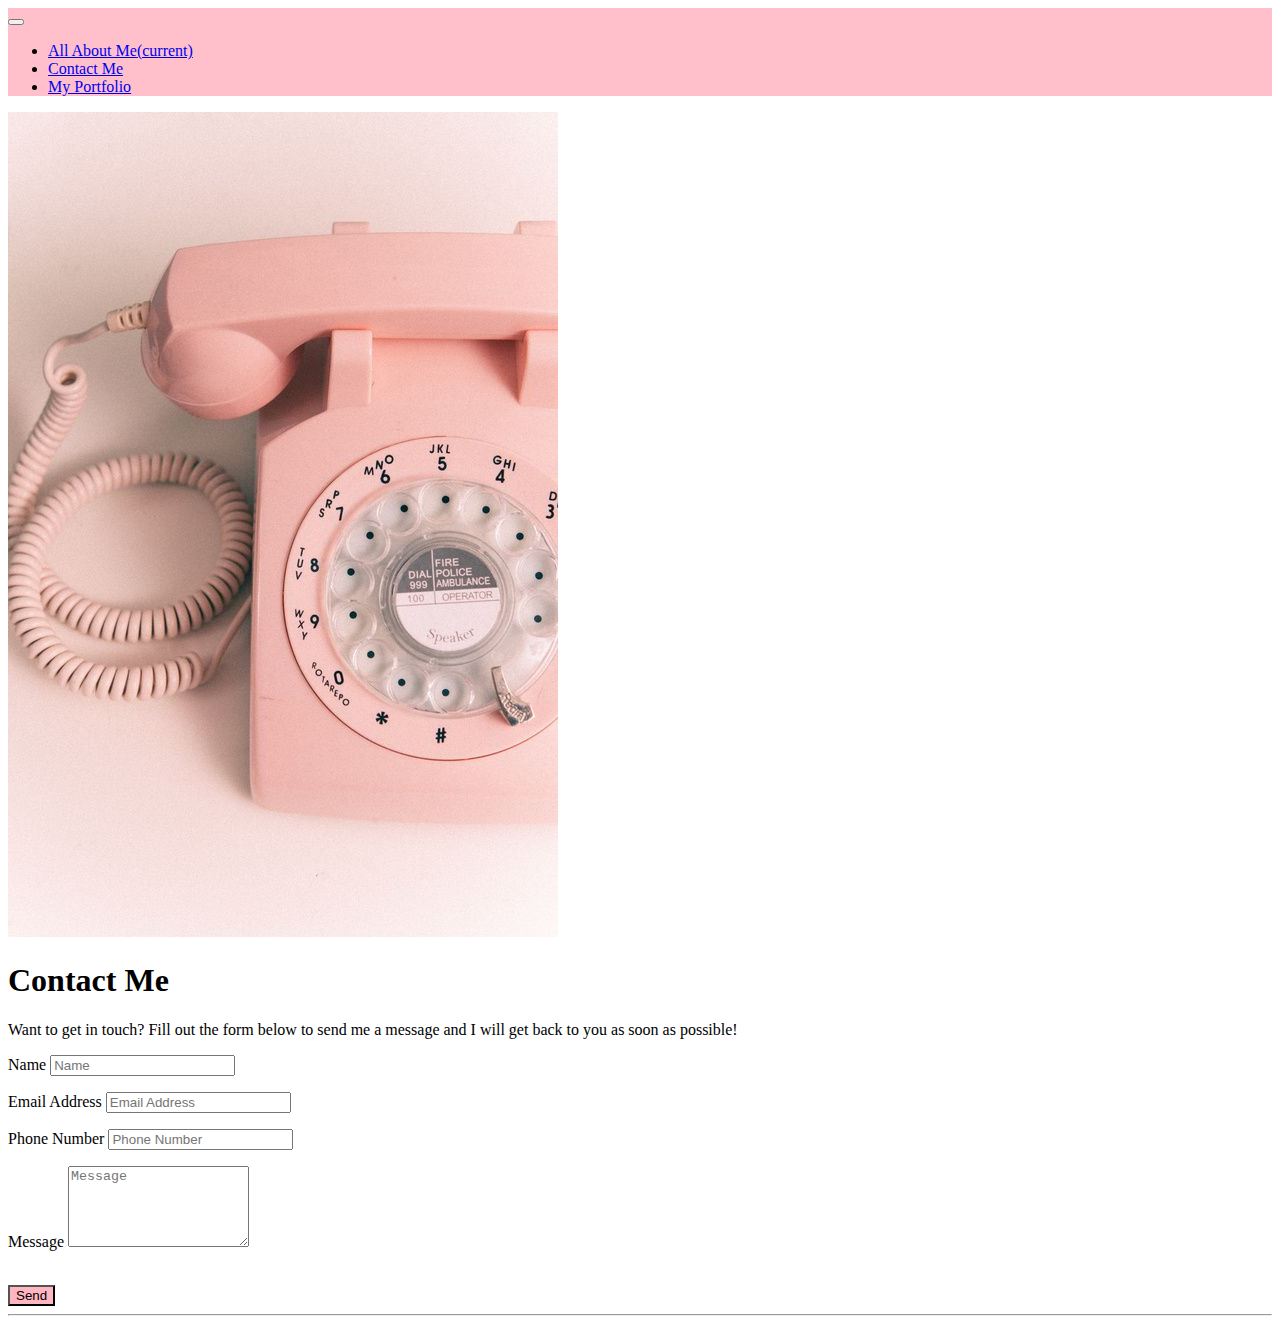
==== contact.html @ 9f62c8dd "updating homework2" ====
<!DOCTYPE html>
<html lang="en">

<head>
  <meta charset="UTF-8">
  <meta name="viewport" content="width=device-width, initial-scale=1.0">
  <title>Stefany Sanchez | Contact Me</title>
  <link rel="stylesheet" href="https://cdn.jsdelivr.net/npm/bootstrap@4.5.3/dist/css/bootstrap.min.css"
    integrity="sha384-TX8t27EcRE3e/ihU7zmQxVncDAy5uIKz4rEkgIXeMed4M0jlfIDPvg6uqKI2xXr2" crossorigin="anonymous">
</head>

<body>
  <nav class="navbar navbar-expand-md navbar-light" style="background-color:pink"></a>
    <button class="navbar-toggler" type="button" data-toggle="collapse" data-target="#navbarNav"
      aria-controls="navbarNav" aria-expanded="false" aria-label="Toggle navigation">
      <span class="navbar-toggler-icon"></span>
    </button>
    <div class="collapse navbar-collapse" id="navbarNav">
      <ul class="navbar-nav">
        <li class="nav-item active">
          <a class="nav-link" href="./index.html">All About Me<span class="sr-only">(current)</span></a>
        </li>
        <li class="nav-item">
          <a class="nav-link" href="./contact.html">Contact Me</a>
        </li>
        <li class="nav-item">
          <a class="nav-link" href="./portfolio.html">My Portfolio</a>
        </li>
        </li>
      </ul>
    </div>
  </nav>

</head>
<body>
    <div class class="container">
      <div class="row">
        <div class="span4"></div>
        <div class="span4"><img class="center" src="img/phone.jpg"/></div>
        <div class="span4">
        </div>
    </class>
              <h1>Contact Me</h1>
            </div>
          </div>
        </div>
      </div>
    </header>
    <div class="container">
      <div class="row">
        <div class="col-lg-8 col-md-10 mx-auto">
          <p>Want to get in touch? Fill out the form below to send me a message and I will get back to you as soon as
            possible!</p>
          <form name="sentMessage" id="contactForm" novalidate>
            <div class="control-group">
              <div class="form-group floating-label-form-group controls">
                <label>Name</label>
                <input type="text" class="form-control" placeholder="Name" id="name" required
                  data-validation-required-message="Please enter your name.">
                <p class="help-block text-danger"></p>
              </div>
            </div>
            <div class="control-group">
              <div class="form-group floating-label-form-group controls">
                <label>Email Address</label>
                <input type="email" class="form-control" placeholder="Email Address" id="email" required
                  data-validation-required-message="Please enter your email address.">
                <p class="help-block text-danger"></p>
              </div>
            </div>
            <div class="control-group">
              <div class="form-group col-xs-12 floating-label-form-group controls">
                <label>Phone Number</label>
                <input type="tel" class="form-control" placeholder="Phone Number" id="phone" required
                  data-validation-required-message="Please enter your phone number.">
                <p class="help-block text-danger"></p>
              </div>
            </div>
            <div class="control-group">
              <div class="form-group floating-label-form-group controls">
                <label>Message</label>
                <textarea rows="5" class="form-control" placeholder="Message" id="message" required
                  data-validation-required-message="Please enter a message."></textarea>
                <p class="help-block text-danger"></p>
              </div>
            </div>
            <br>
            <div id="success"></div>
            <button type="submit" class="btn btn-primary" style="background-color: lightpink;" id="sendMessageButton">Send</button>
          </form>
        </div>
      </div>
    </div>
    
    <hr>
</body>
</html>
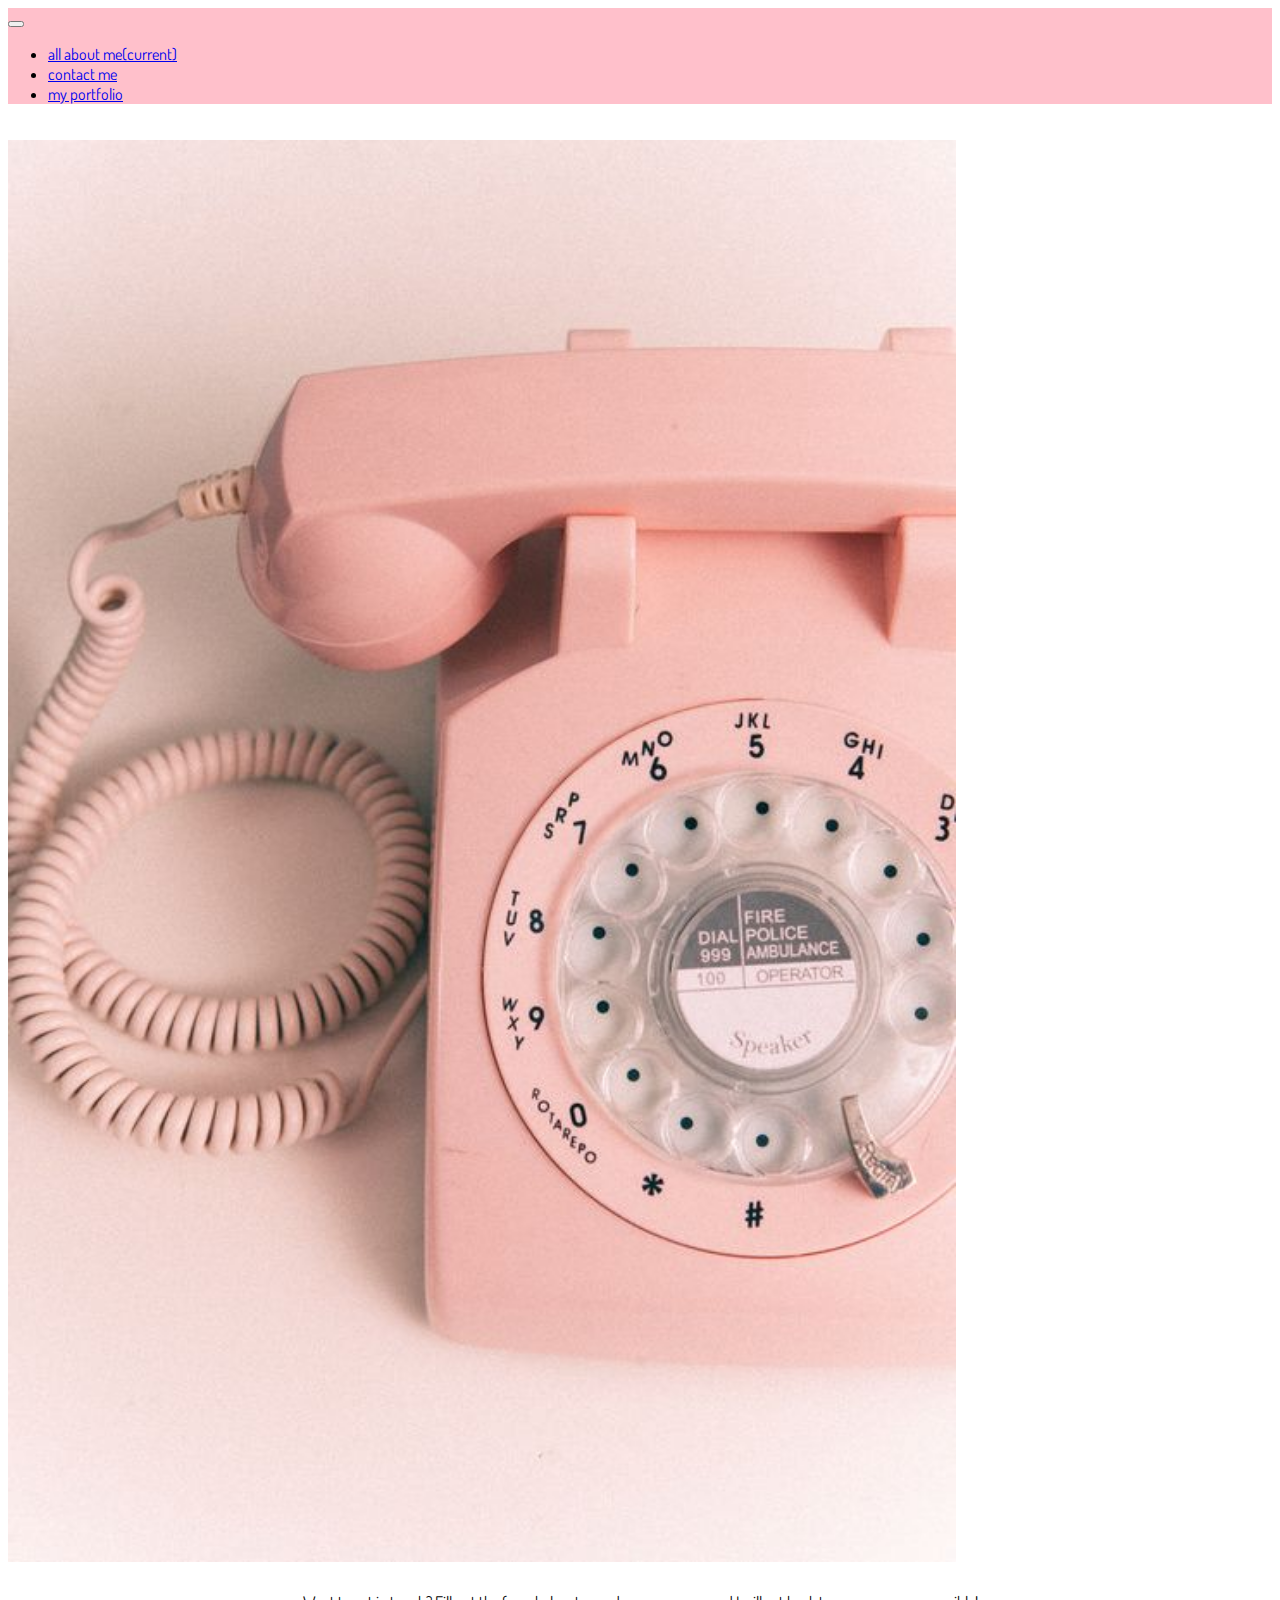
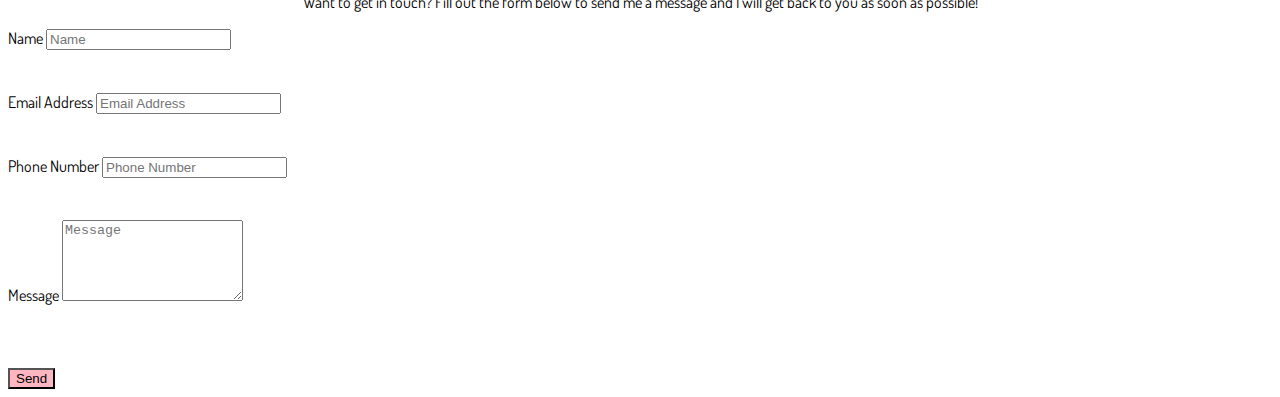
==== commit efd8278c: "updates to hw02" ====
--- a/contact.html
+++ b/contact.html
@@ -4,13 +4,24 @@
 <head>
   <meta charset="UTF-8">
   <meta name="viewport" content="width=device-width, initial-scale=1.0">
-  <title>Stefany Sanchez | Contact Me</title>
+  <title>Stefany Sanchez | All About Me</title>
   <link rel="stylesheet" href="https://cdn.jsdelivr.net/npm/bootstrap@4.5.3/dist/css/bootstrap.min.css"
     integrity="sha384-TX8t27EcRE3e/ihU7zmQxVncDAy5uIKz4rEkgIXeMed4M0jlfIDPvg6uqKI2xXr2" crossorigin="anonymous">
+  <link rel="stylesheet" href="./style.css">
+  <script src="https://code.jquery.com/jquery-3.5.1.slim.min.js"
+    integrity="sha384-DfXdz2htPH0lsSSs5nCTpuj/zy4C+OGpamoFVy38MVBnE+IbbVYUew+OrCXaRkfj"
+    crossorigin="anonymous"></script>
+  <script src="https://cdn.jsdelivr.net/npm/popper.js@1.16.1/dist/umd/popper.min.js"
+    integrity="sha384-9/reFTGAW83EW2RDu2S0VKaIzap3H66lZH81PoYlFhbGU+6BZp6G7niu735Sk7lN"
+    crossorigin="anonymous"></script>
+  <script src="https://cdn.jsdelivr.net/npm/bootstrap@4.5.3/dist/js/bootstrap.min.js"
+    integrity="sha384-w1Q4orYjBQndcko6MimVbzY0tgp4pWB4lZ7lr30WKz0vr/aWKhXdBNmNb5D92v7s"
+    crossorigin="anonymous"></script>
+  <link href="https://fonts.googleapis.com/css2?family=Dosis:wght@200&display=swap" rel="stylesheet">
 </head>
 
 <body>
-  <nav class="navbar navbar-expand-md navbar-light" style="background-color:pink"></a>
+  <nav class="navbar navbar-expand-md navbar-light" style="background-color:pink">
     <button class="navbar-toggler" type="button" data-toggle="collapse" data-target="#navbarNav"
       aria-controls="navbarNav" aria-expanded="false" aria-label="Toggle navigation">
       <span class="navbar-toggler-icon"></span>
@@ -18,80 +29,78 @@
     <div class="collapse navbar-collapse" id="navbarNav">
       <ul class="navbar-nav">
         <li class="nav-item active">
-          <a class="nav-link" href="./index.html">All About Me<span class="sr-only">(current)</span></a>
+          <a class="nav-link" href="./index.html">all about me<span class="sr-only">(current)</span></a>
         </li>
         <li class="nav-item">
-          <a class="nav-link" href="./contact.html">Contact Me</a>
+          <a class="nav-link" href="./contact.html">contact me</a>
         </li>
         <li class="nav-item">
-          <a class="nav-link" href="./portfolio.html">My Portfolio</a>
-        </li>
+          <a class="nav-link" href="./portfolio.html">my portfolio</a>
         </li>
       </ul>
     </div>
   </nav>
 
-</head>
-<body>
-    <div class class="container">
-      <div class="row">
-        <div class="span4"></div>
-        <div class="span4"><img class="center" src="img/phone.jpg"/></div>
-        <div class="span4">
-        </div>
-    </class>
-              <h1>Contact Me</h1>
+  <div class="container">
+
+    <div class="row">
+
+      <div class="col-sm">
+      
+<img id="contact-img" src="img/phone.jpg" />
+      </div>
+
+      <div class="col-md">
+        <div class="container">
+          <div class="row">
+            <div class="col-md-8 col-md-10 mx-auto">
+              <p>Want to get in touch? Fill out the form below to send me a message and I will get back to you as soon as
+                possible!</p>
+              <form name="sentMessage" id="contactForm" novalidate>
+                <div class="control-group">
+                  <div class="form-group floating-label-form-group controls">
+                    <label>Name</label>
+                    <input type="text" class="form-control" placeholder="Name" id="name" required
+                      data-validation-required-message="Please enter your name.">
+                    <p class="help-block text-danger"></p>
+                  </div>
+                </div>
+                <div class="control-group">
+                  <div class="form-group floating-label-form-group controls">
+                    <label>Email Address</label>
+                    <input type="email" class="form-control" placeholder="Email Address" id="email" required
+                      data-validation-required-message="Please enter your email address.">
+                    <p class="help-block text-danger"></p>
+                  </div>
+                </div>
+                <div class="control-group">
+                  <div class="form-group col-xs-12 floating-label-form-group controls">
+                    <label>Phone Number</label>
+                    <input type="tel" class="form-control" placeholder="Phone Number" id="phone" required
+                      data-validation-required-message="Please enter your phone number.">
+                    <p class="help-block text-danger"></p>
+                  </div>
+                </div>
+                <div class="control-group">
+                  <div class="form-group floating-label-form-group controls">
+                    <label>Message</label>
+                    <textarea rows="5" class="form-control" placeholder="Message" 90id="message" required
+                      data-validation-required-message="Please enter a message."></textarea>
+                    <p class="help-block text-danger"></p>
+                  </div>
+                </div>
+                <br>
+                <div id="success"></div>
+                <button type="submit" class="btn btn-primary" style="background-color: lightpink;"
+                  id="sendMessageButton">Send</button>
+              </form>
             </div>
           </div>
         </div>
+
       </div>
-    </header>
-    <div class="container">
-      <div class="row">
-        <div class="col-lg-8 col-md-10 mx-auto">
-          <p>Want to get in touch? Fill out the form below to send me a message and I will get back to you as soon as
-            possible!</p>
-          <form name="sentMessage" id="contactForm" novalidate>
-            <div class="control-group">
-              <div class="form-group floating-label-form-group controls">
-                <label>Name</label>
-                <input type="text" class="form-control" placeholder="Name" id="name" required
-                  data-validation-required-message="Please enter your name.">
-                <p class="help-block text-danger"></p>
-              </div>
-            </div>
-            <div class="control-group">
-              <div class="form-group floating-label-form-group controls">
-                <label>Email Address</label>
-                <input type="email" class="form-control" placeholder="Email Address" id="email" required
-                  data-validation-required-message="Please enter your email address.">
-                <p class="help-block text-danger"></p>
-              </div>
-            </div>
-            <div class="control-group">
-              <div class="form-group col-xs-12 floating-label-form-group controls">
-                <label>Phone Number</label>
-                <input type="tel" class="form-control" placeholder="Phone Number" id="phone" required
-                  data-validation-required-message="Please enter your phone number.">
-                <p class="help-block text-danger"></p>
-              </div>
-            </div>
-            <div class="control-group">
-              <div class="form-group floating-label-form-group controls">
-                <label>Message</label>
-                <textarea rows="5" class="form-control" placeholder="Message" id="message" required
-                  data-validation-required-message="Please enter a message."></textarea>
-                <p class="help-block text-danger"></p>
-              </div>
-            </div>
-            <br>
-            <div id="success"></div>
-            <button type="submit" class="btn btn-primary" style="background-color: lightpink;" id="sendMessageButton">Send</button>
-          </form>
-        </div>
-      </div>
+
     </div>
     
-    <hr>
 </body>
 </html>--- a/style.css
+++ b/style.css
@@ -0,0 +1,35 @@
+.w500 {
+  width: 500px;
+  height: 500px;
+}
+
+body {
+  font-family: 'Dosis', sans-serif;
+}
+
+.carousel-item {
+  width: 500px;
+  height: 500px;
+}
+
+#contact-img {
+  padding-top: 20px;
+  width: 75%;
+}
+
+p {
+  padding-top: 10px;
+  text-align: center;
+}
+
+h1 {
+  text-align: center;
+}
+
+card {
+  align-content: center;
+}
+
+.btn {
+  background-color: pink
+}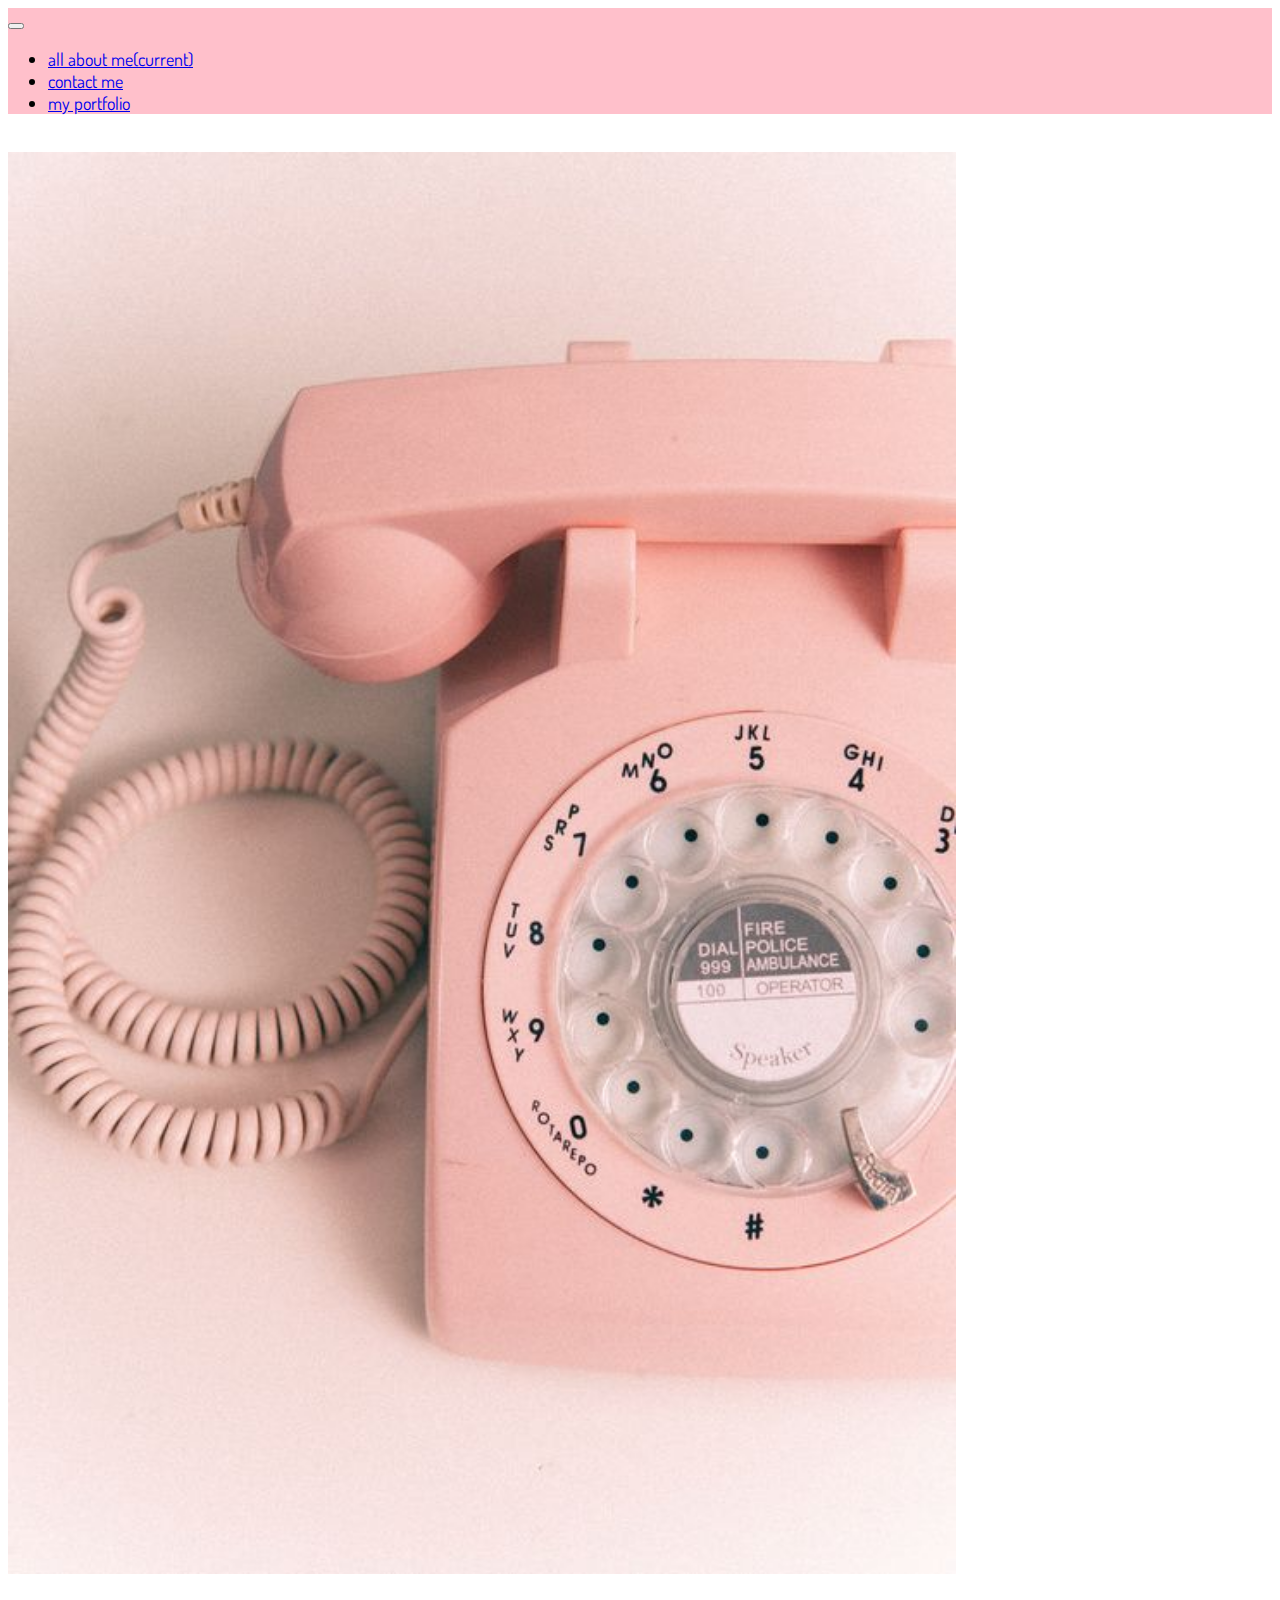
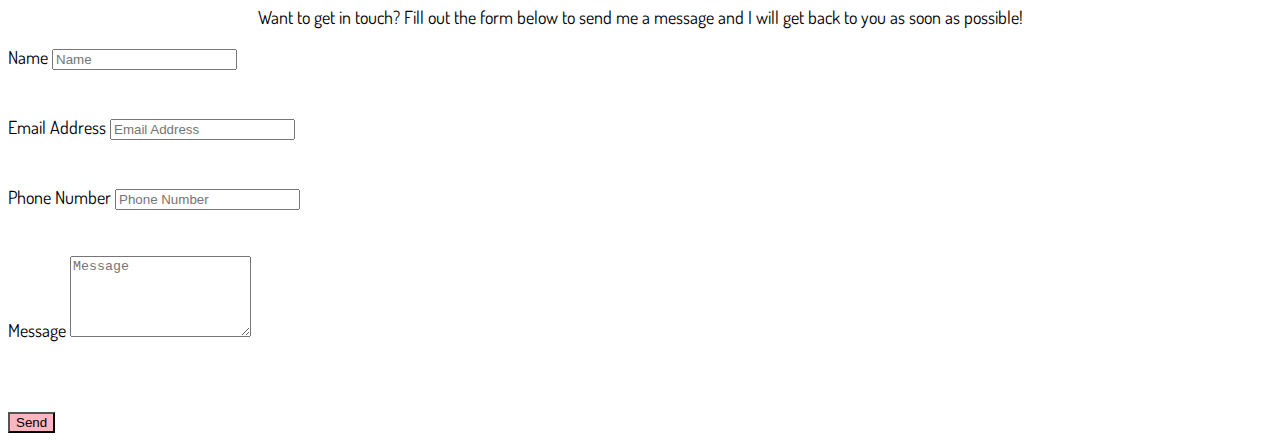
==== commit f036cd6c: "updates" ====
--- a/contact.html
+++ b/contact.html
@@ -91,7 +91,7 @@
                 </div>
                 <br>
                 <div id="success"></div>
-                <button type="submit" class="btn btn-primary" style="background-color: lightpink;"
+                <button type="submit" class="btn btn-primary btn-outline-light" style="background-color: lightpink;"
                   id="sendMessageButton">Send</button>
               </form>
             </div>
--- a/style.css
+++ b/style.css
@@ -5,6 +5,7 @@
 
 body {
   font-family: 'Dosis', sans-serif;
+  font-size: 18px;
 }
 
 .carousel-item {
@@ -31,5 +32,9 @@
 }
 
 .btn {
-  background-color: pink
+  background-color: lightpink
+}
+
+card {
+  padding-left: 20px;
 }